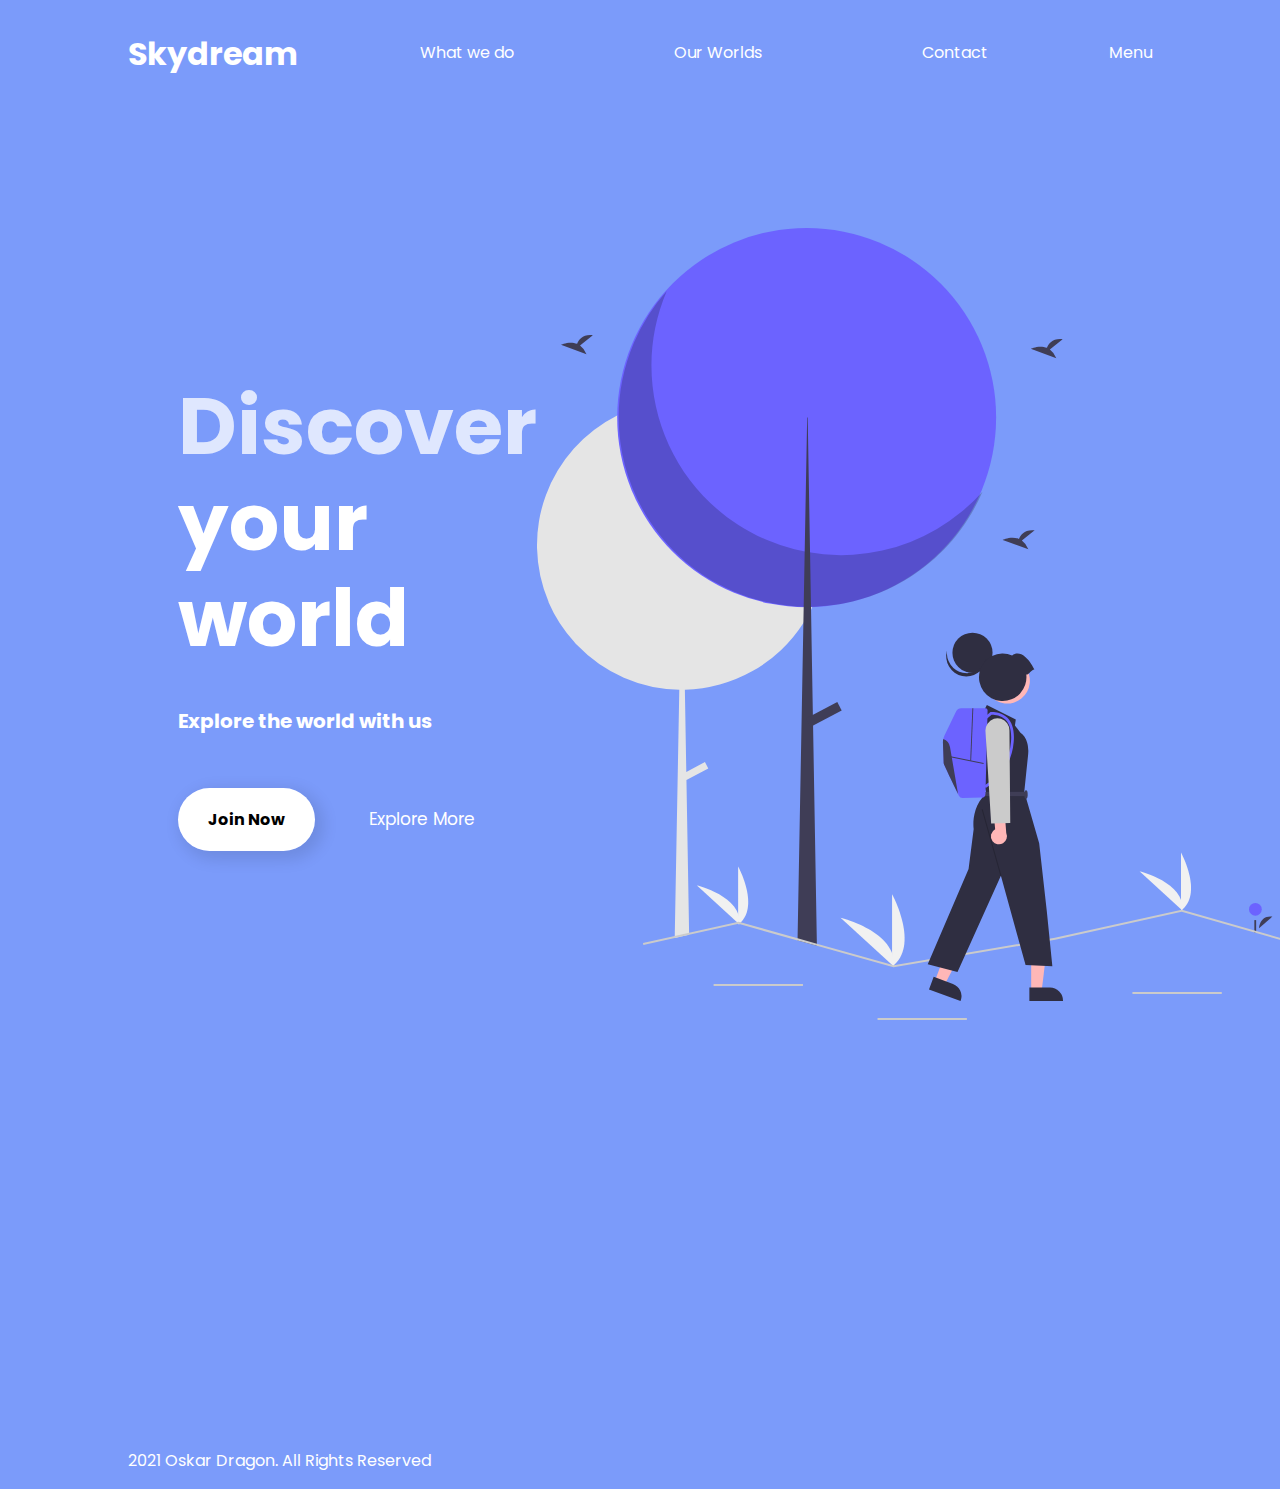
==== landing-page/index.html @ bc81920d "Creating and styling of landing page" ====
<!DOCTYPE html>
<html lang="en">
	<head>
		<meta charset="UTF-8" />
		<meta http-equiv="X-UA-Compatible" content="IE=edge" />
		<meta name="viewport" content="width=device-width, initial-scale=1.0" />
		<title>Skydream</title>
		<link rel="stylesheet" href="style.css" />
	</head>
	<body>
		<header>
			<div class="logo">
				<h1>Skydream</h1>
			</div>
			<nav>
				<a href="#">What we do</a>
				<a href="#">Our Worlds</a>
				<a href="#">Contact</a>
			</nav>
			<div class="menu">
				<a href="#">Menu</a>
			</div>
		</header>
		<main>
			<div class="hero">
				<div class="text">
					<h1><span class="discover">Discover </span>your world</h1>
					<h2>Explore the world with us</h2>
				</div>
				<div class="buttons">
					<a href="#" class="join">Join Now</a>
					<a href="#" class="explore">Explore More</a>
				</div>
			</div>
			<div class="hero-image">
				<img src="images/undraw_Hiking_re_k0bc.svg" alt="" />
			</div>
		</main>

		<footer>
			<p>2021 Oskar Dragon. All Rights Reserved</p>
		</footer>
	</body>
</html>
---- landing-page/style.css ----
@import url("https://fonts.googleapis.com/css2?family=Poppins:wght@400;700&display=swap");
:root {
}

body {
	font-family: "Poppins", sans-serif;
	margin: 0 auto;
	background-color: #7b9bfa;
	color: white;
	width: 80%;
}
h1,
h2,
h3,
h4,
h5,
h6 {
	margin-top: 0;
	margin-bottom: 0;
}

header {
	display: flex;
	justify-content: space-between;
	margin-bottom: 300px;
	margin-top: 30px;
}

nav {
	display: flex;
	margin-top: 10px;
}

.menu {
	margin-top: 10px;
}

nav a {
	margin: 0 80px;
	text-decoration: none;
	color: white;
}

a {
	text-decoration: none;
	color: white;
}

/* Hero conent */

main {
	display: flex;
	justify-content: space-between;
}
.hero {
	margin: 0 0 600px 50px;
}

.hero .text h1 {
	font-size: 80px;
	max-width: 500px;
	line-height: 1.2em;
	margin-bottom: 40px;
}

.discover {
	color: rgba(255, 255, 255, 0.76);
}

.hero .text h2 {
	font-size: 20px;
	margin-bottom: 70px;
}

.buttons .join {
	padding: 20px 30px;
	border-radius: 50px;
	border: none;
	background: none;
	background-color: white;
	box-shadow: 5px 5px 15px 4px rgba(0, 0, 0, 0.1);
	margin-right: 50px;
	font-weight: bold;
	color: black;
}

.buttons .explore {
	background: none;
	border: none;
	color: white;
	font-size: 17px;
	color: white;
}

.hero-image {
	position: relative;
	bottom: 150px;
}
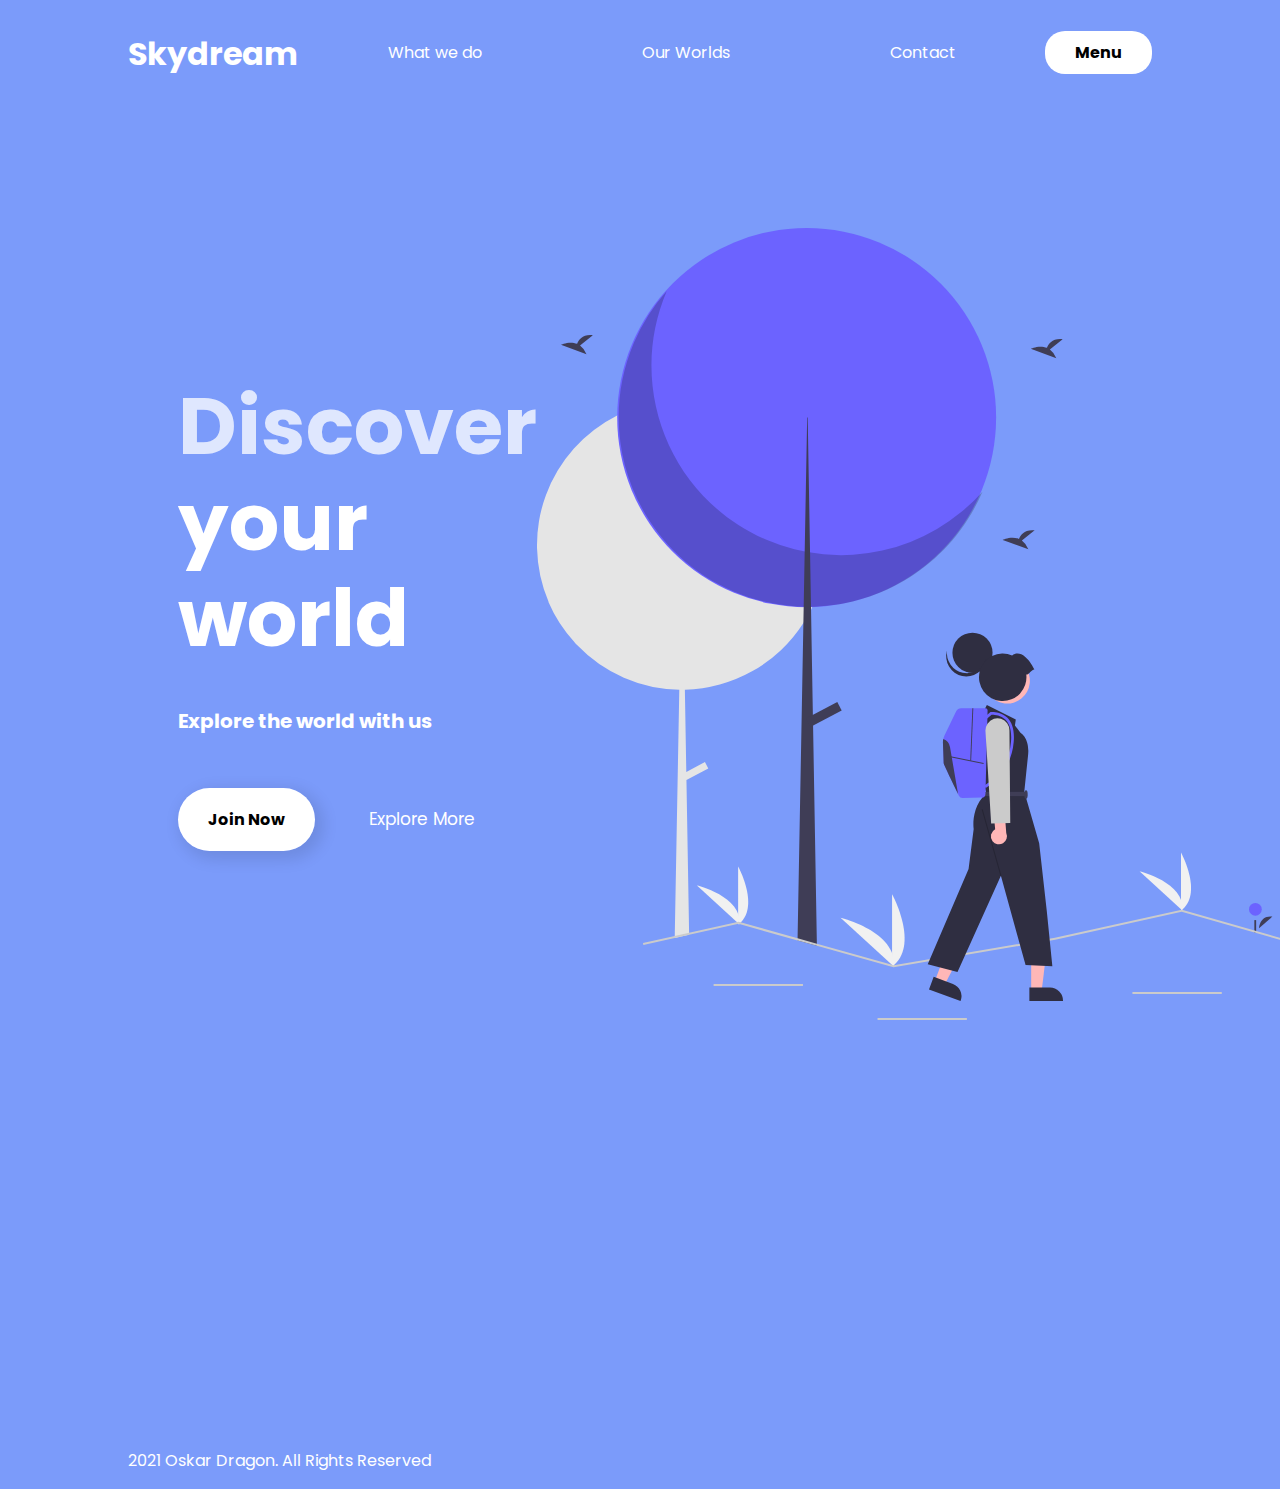
==== commit 5a55dc20: "Finished landing page" ====
--- a/landing-page/index.html
+++ b/landing-page/index.html
@@ -18,7 +18,7 @@
 				<a href="#">Contact</a>
 			</nav>
 			<div class="menu">
-				<a href="#">Menu</a>
+				<a class="menu-button" href="#">Menu</a>
 			</div>
 		</header>
 		<main>
--- a/landing-page/style.css
+++ b/landing-page/style.css
@@ -33,6 +33,19 @@
 
 .menu {
 	margin-top: 10px;
+}
+
+.menu-button {
+	background-color: white;
+	color: black;
+	padding: 10px 30px;
+	border-radius: 20px;
+	font-weight: bold;
+}
+
+.menu-button:hover {
+	transition: 0.3s;
+	background-color: rgb(238, 238, 238);
 }
 
 nav a {
@@ -84,12 +97,16 @@
 	color: black;
 }
 
+.buttons .join:hover {
+	transition: 0.3s;
+	background-color: rgb(238, 238, 238);
+}
+
 .buttons .explore {
 	background: none;
 	border: none;
 	color: white;
 	font-size: 17px;
-	color: white;
 }
 
 .hero-image {
